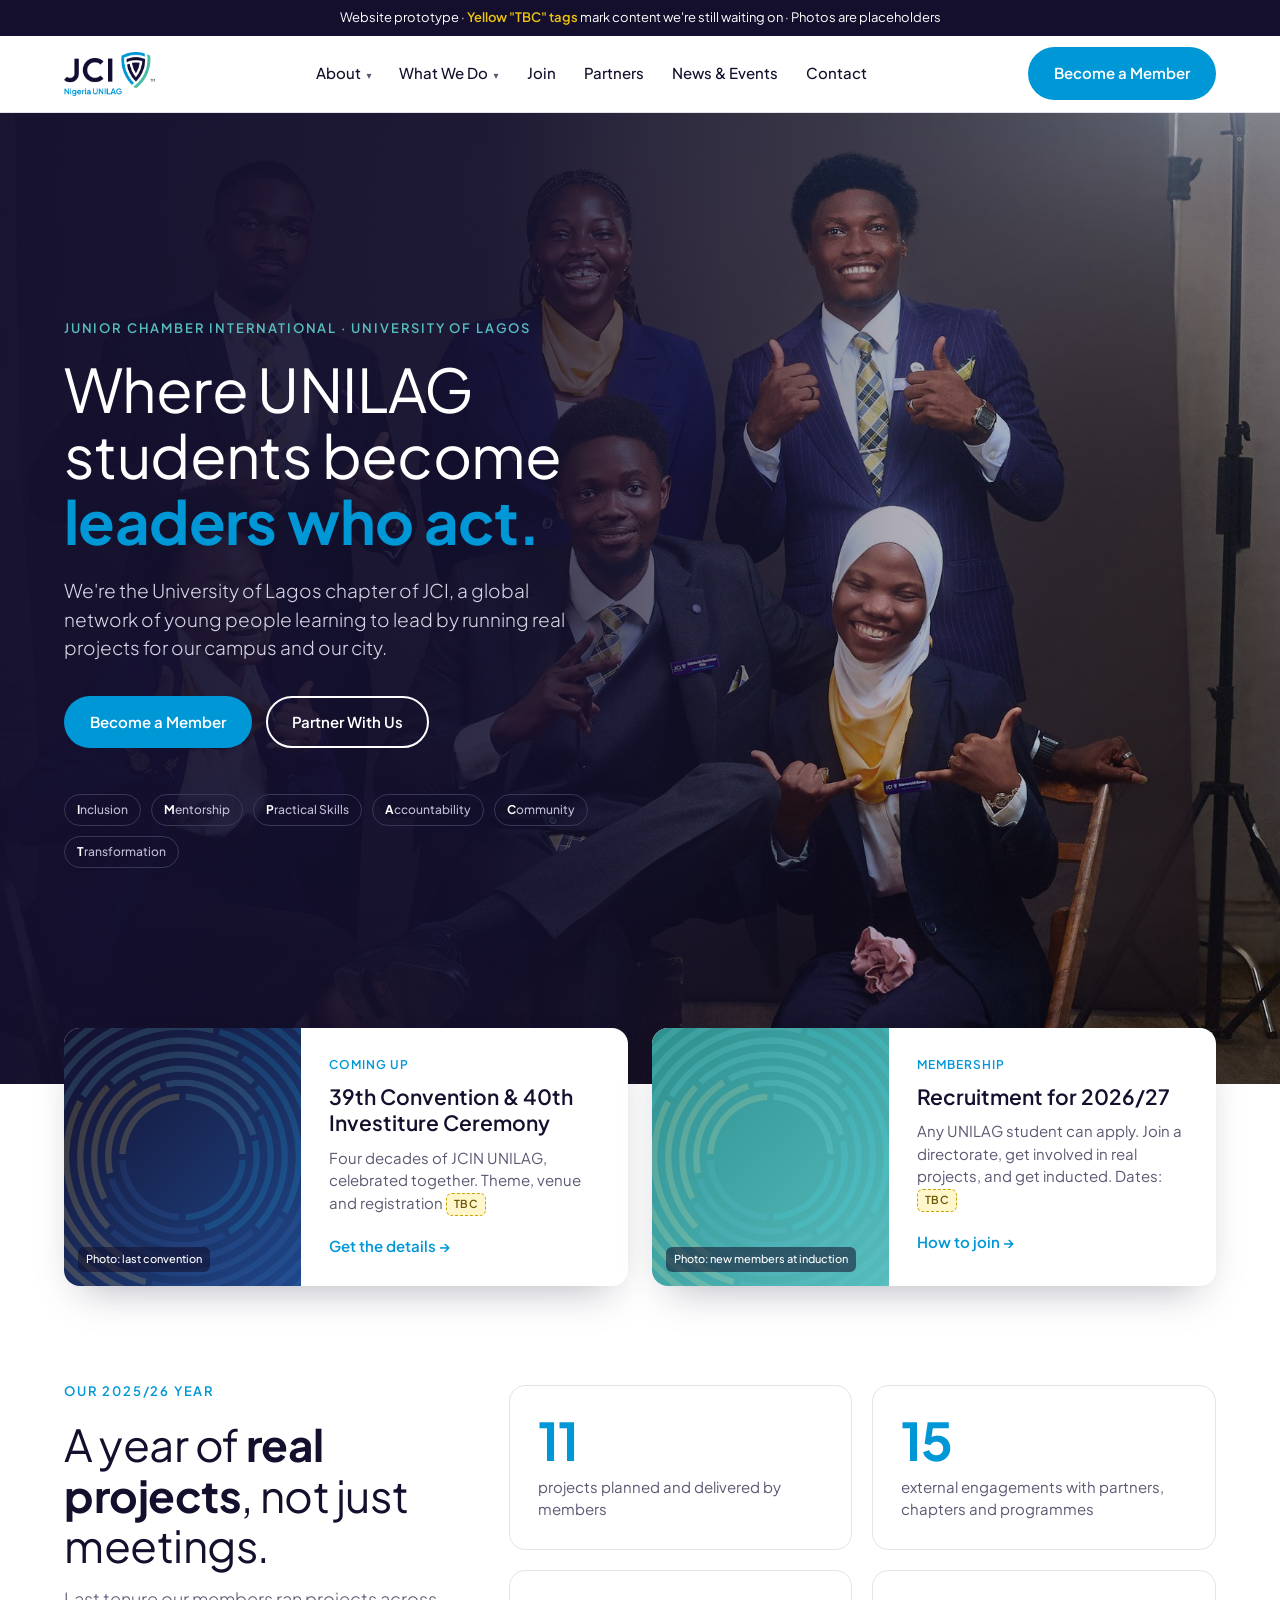
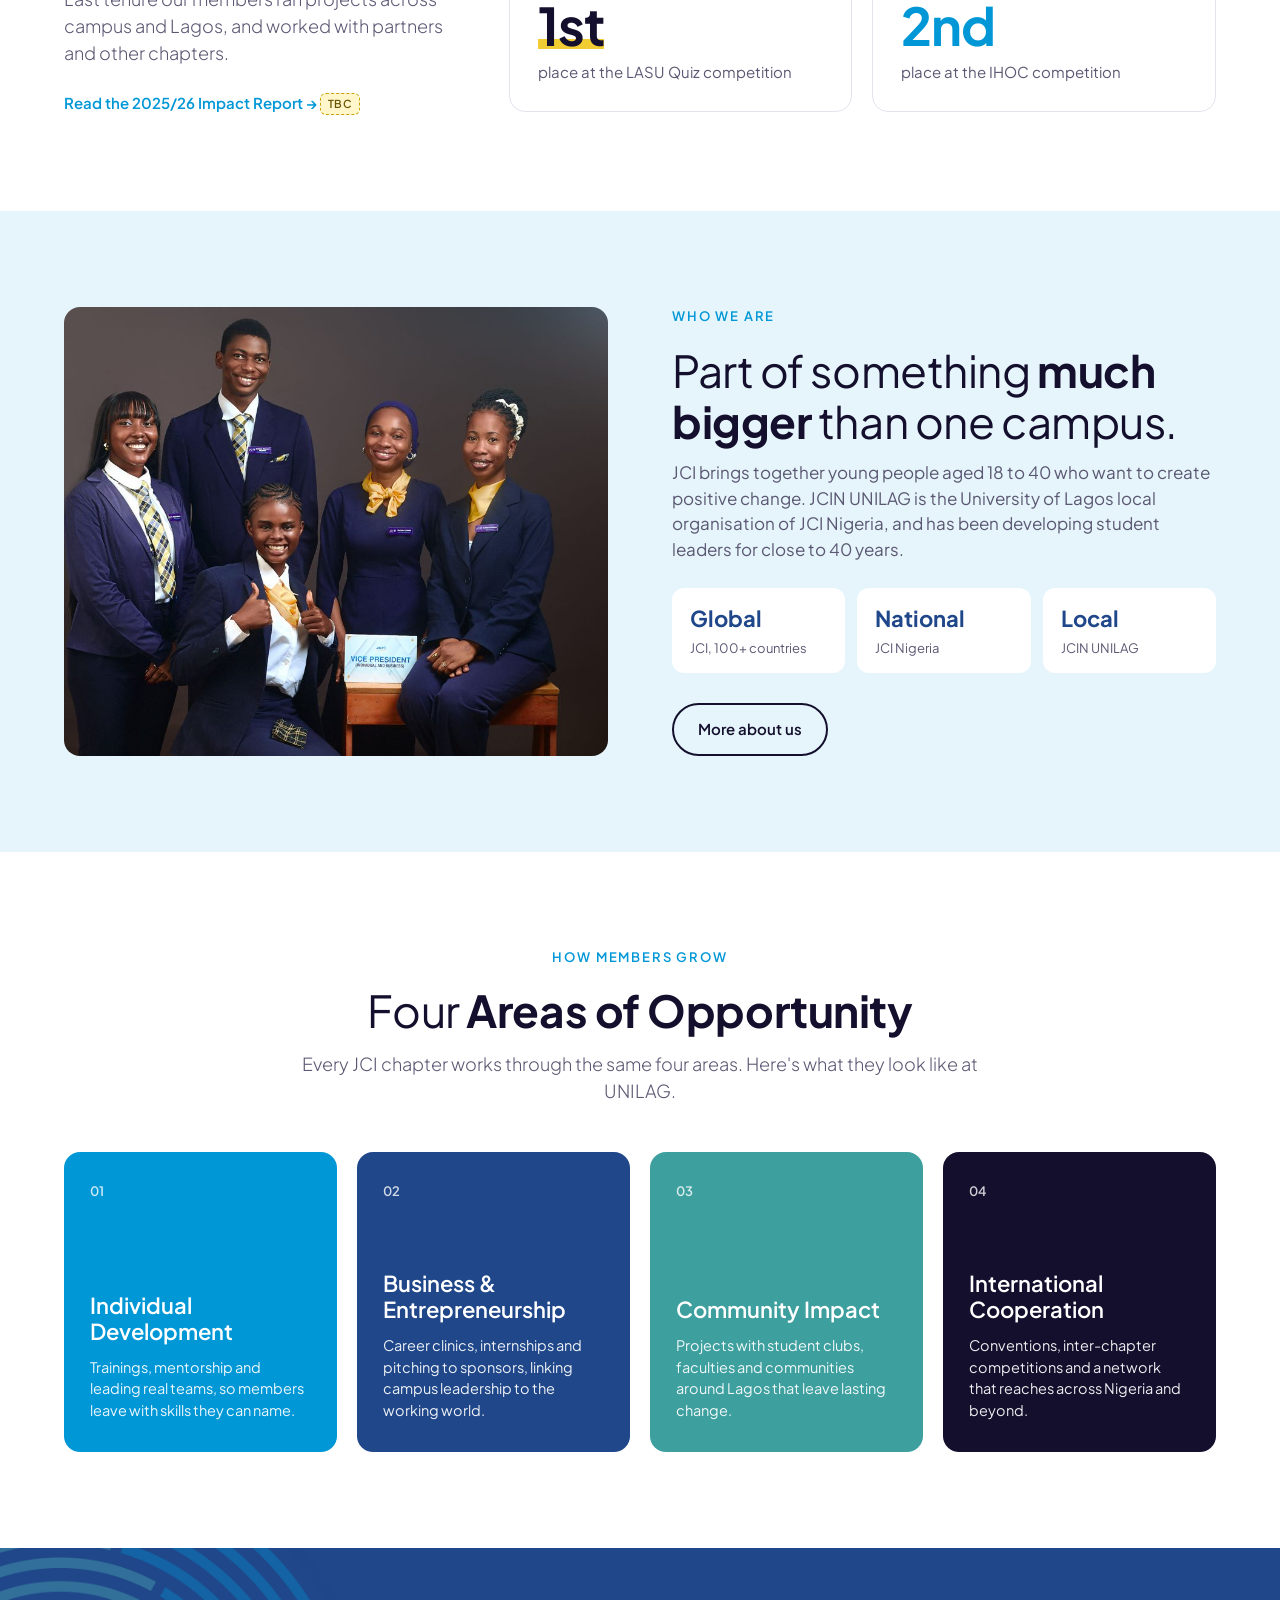
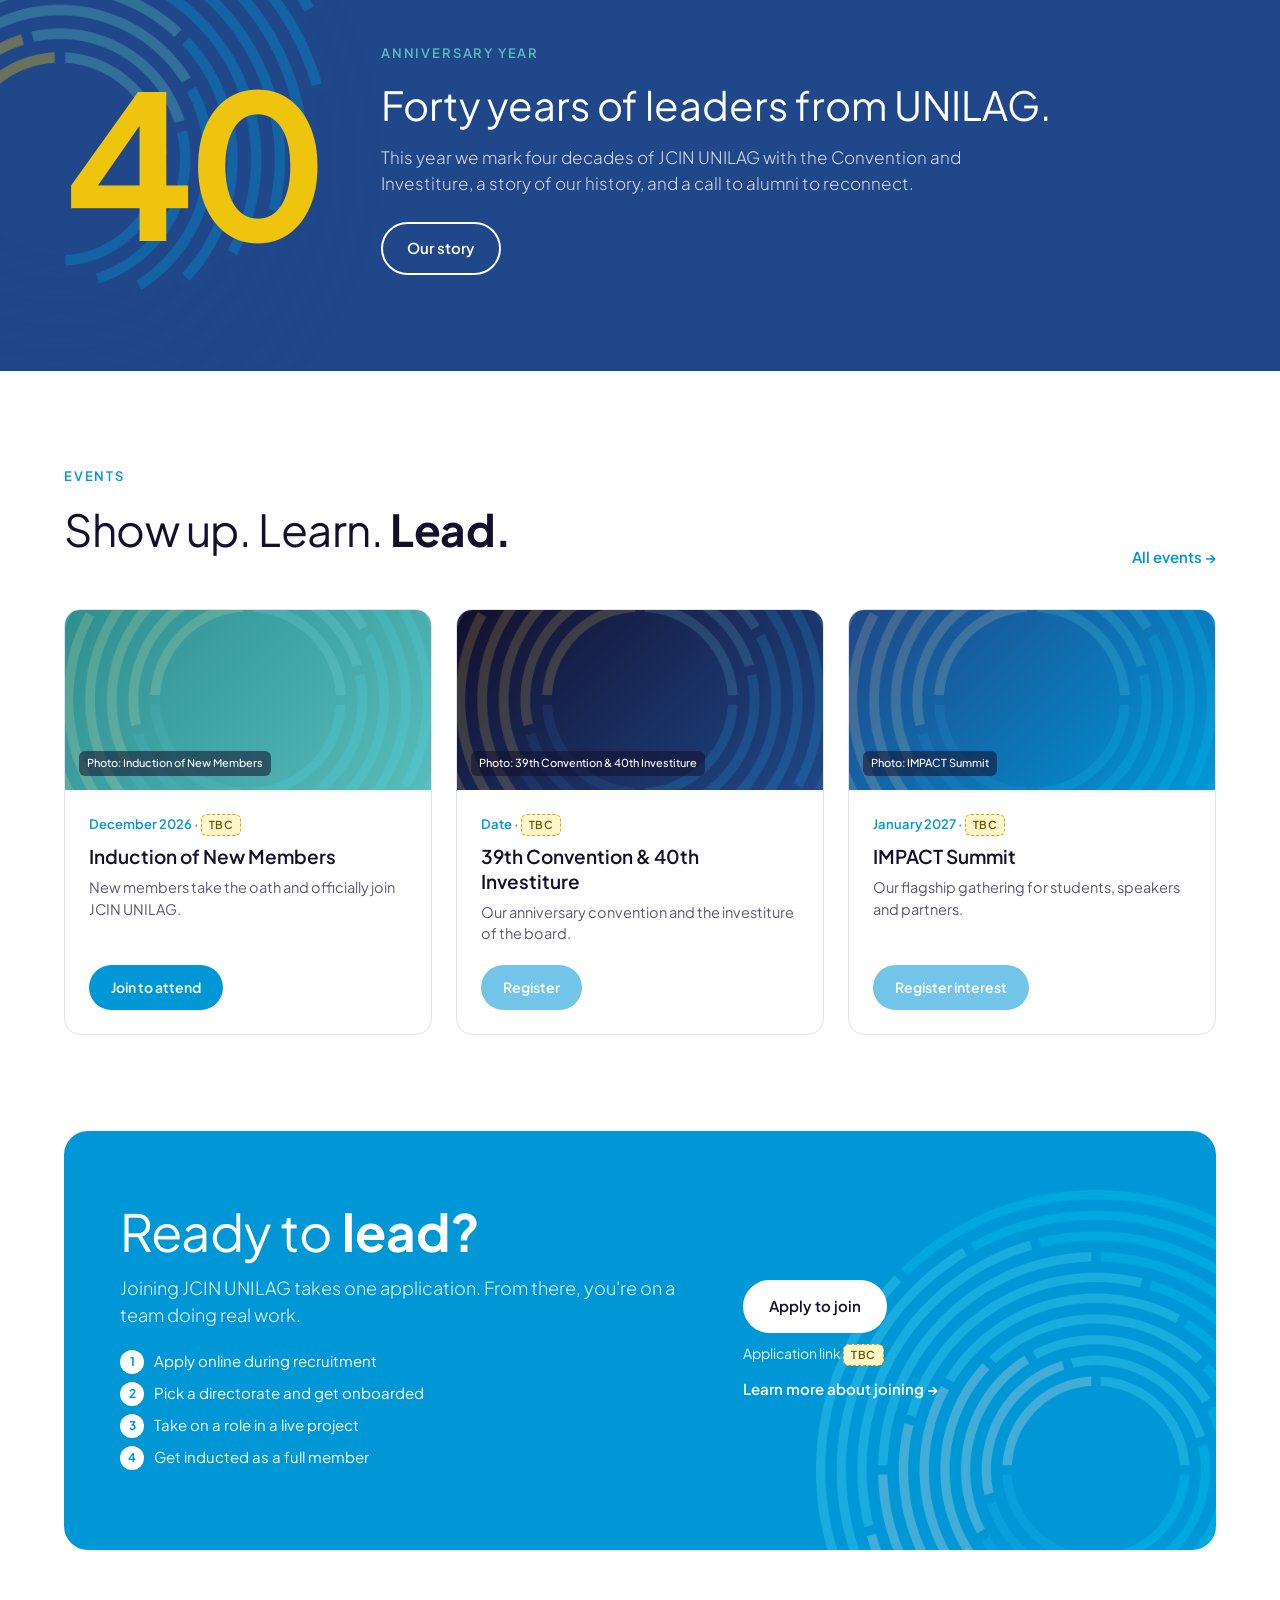
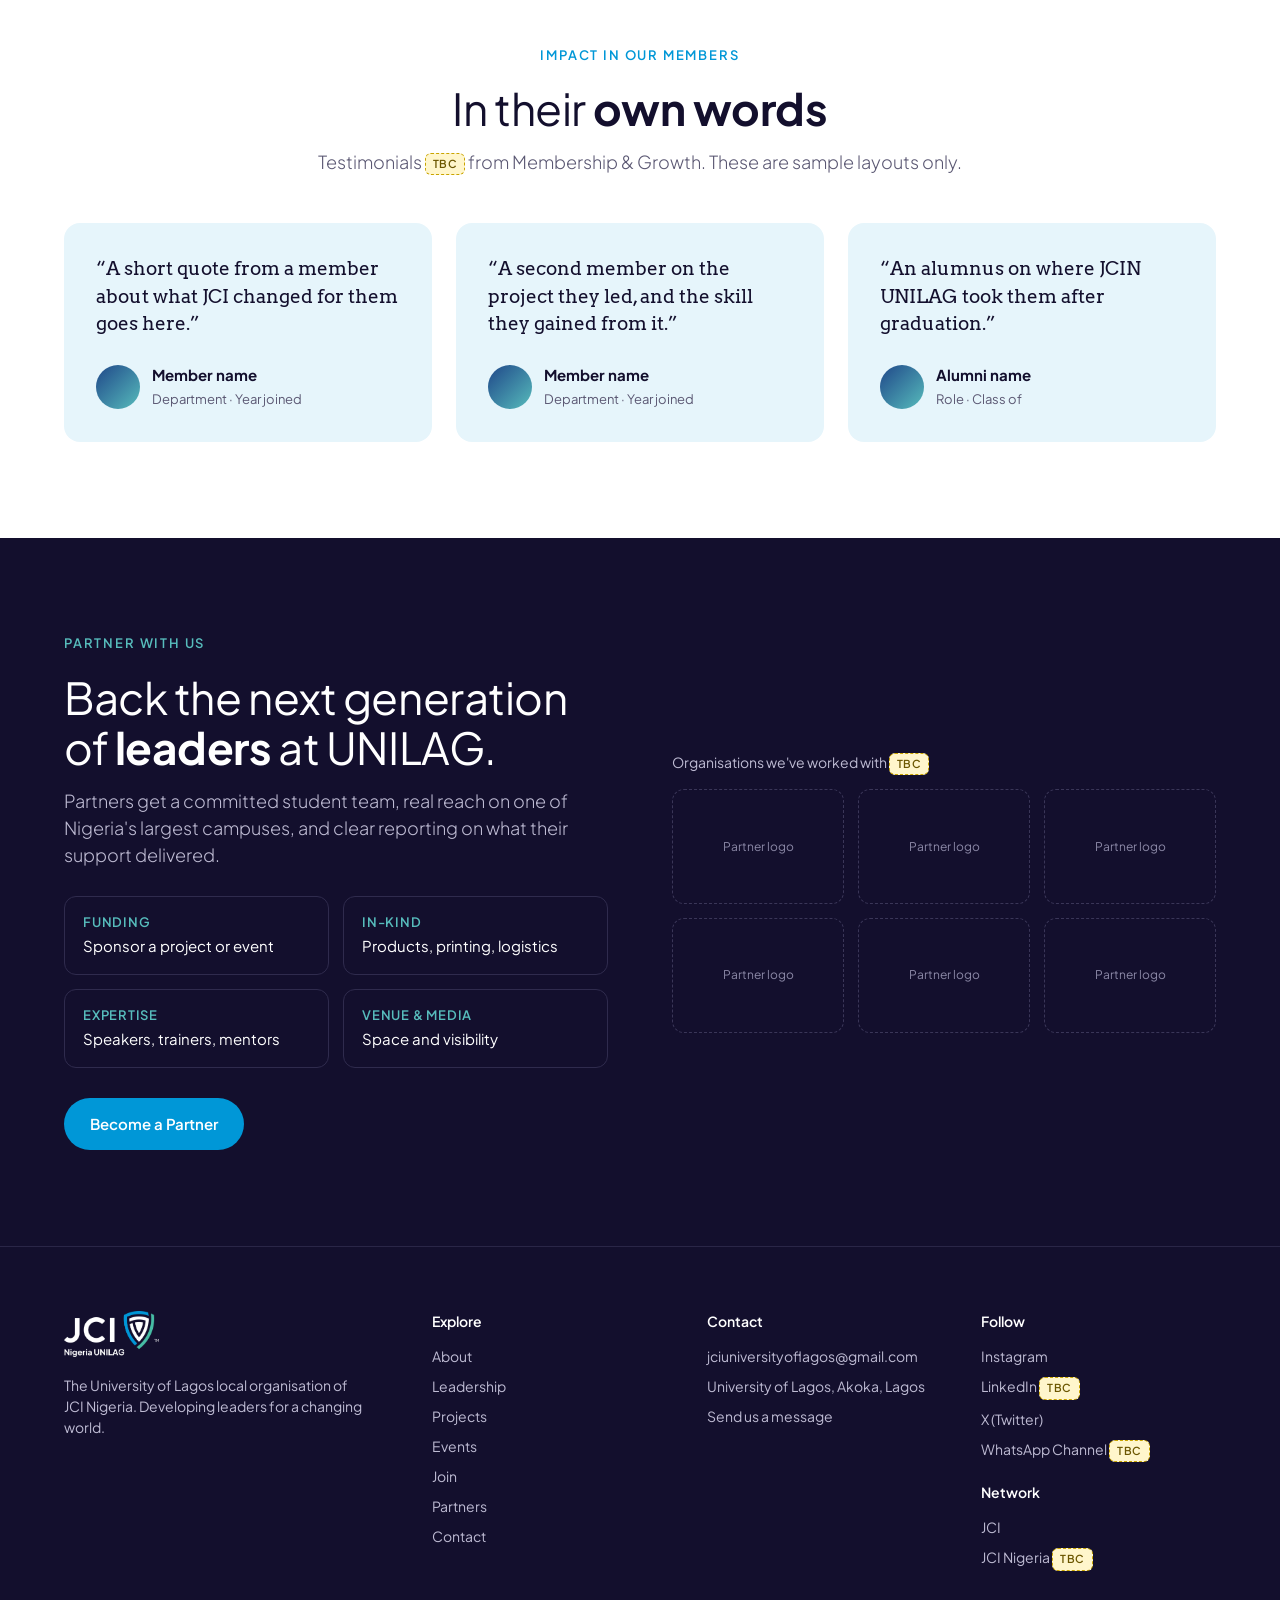
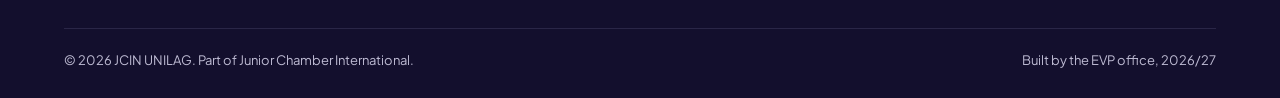
==== index.html @ 92d78161 "Initial website: 8 pages, board, projects, content file Co-Authored-By: Claude Opus 5.5 <noreply@ant" ====
<!DOCTYPE html>
<html lang="en">
<head>
<meta charset="utf-8">
<meta name="viewport" content="width=device-width, initial-scale=1">
<title>JCIN UNILAG | Junior Chamber International, University of Lagos</title>
<meta name="description" content="JCIN UNILAG is the University of Lagos local organisation of JCI Nigeria, developing student leaders through real projects on campus and across Lagos.">
<link rel="preconnect" href="https://fonts.googleapis.com">
<link rel="preconnect" href="https://fonts.gstatic.com" crossorigin>
<link href="https://fonts.googleapis.com/css2?family=Plus+Jakarta+Sans:wght@300;400;500;600;700&family=Arvo&display=swap" rel="stylesheet">
<link rel="stylesheet" href="assets/styles.css">
</head>
<body data-page="home">

<div class="proto">Website prototype · <b>Yellow "TBC" tags</b> mark content we're still waiting on · Photos are placeholders</div>
<header id="site-header"></header>

<main>

<section class="hero has-photo" style="background-image:url(assets/photos/hero-board.jpg)">
  <div class="wrap">
    <div class="inner">
      <div class="eyebrow">Junior Chamber International · University of Lagos</div>
      <h1>Where UNILAG students become <strong>leaders who act.</strong></h1>
      <p class="lead">We're the University of Lagos chapter of JCI, a global network of young people learning to lead by running real projects for our campus and our city.</p>
      <div class="ctas">
        <a href="join.html" class="btn btn-blue">Become a Member</a>
        <a href="partner.html" class="btn btn-outline">Partner With Us</a>
      </div>
      <div class="impact-word" aria-label="2026/27 IMPACT agenda">
        <span><b>I</b>nclusion</span><span><b>M</b>entorship</span><span><b>P</b>ractical Skills</span><span><b>A</b>ccountability</span><span><b>C</b>ommunity</span><span><b>T</b>ransformation</span>
      </div>
    </div>
  </div>
</section>

<section class="featured">
  <div class="wrap feat-grid">
    <article class="feat">
      <div class="ph dark"><small>Photo: last convention</small></div>
      <div class="body">
        <div class="tag">Coming up</div>
        <h3>39th Convention &amp; 40th Investiture Ceremony</h3>
        <p>Four decades of JCIN UNILAG, celebrated together. Theme, venue and registration <span class="tbc">TBC</span></p>
        <a href="events.html" class="link">Get the details →</a>
      </div>
    </article>
    <article class="feat">
      <div class="ph teal"><small>Photo: new members at induction</small></div>
      <div class="body">
        <div class="tag">Membership</div>
        <h3>Recruitment for 2026/27</h3>
        <p>Any UNILAG student can apply. Join a directorate, get involved in real projects, and get inducted. Dates: <span data-render="recruitWindow"></span></p>
        <a href="join.html" class="link">How to join →</a>
      </div>
    </article>
  </div>
</section>

<section id="impact">
  <div class="wrap stats-band">
    <div class="sec-head" style="margin:0">
      <div class="eyebrow" style="color:var(--blue)">Our <span data-render="statsYear"></span> year</div>
      <h2>A year of <strong>real projects</strong>, not just meetings.</h2>
      <p>Last tenure our members ran projects across campus and Lagos, and worked with partners and other chapters.</p>
      <p style="margin-top:22px" data-render="impactReport"></p>
    </div>
    <div class="stats" data-render="stats"></div>
  </div>
</section>

<section class="about">
  <div class="wrap about-grid">
    <img class="about-photo" src="assets/photos/about-members.jpg" alt="JCIN UNILAG board members at the 2026/27 photo shoot">
    <div>
      <div class="eyebrow" style="color:var(--blue)">Who we are</div>
      <div class="sec-head" style="margin-bottom:0">
        <h2>Part of something <strong>much bigger</strong> than one campus.</h2>
      </div>
      <p>JCI brings together young people aged 18 to 40 who want to create positive change. JCIN UNILAG is the University of Lagos local organisation of JCI Nigeria, and has been developing student leaders for close to 40 years.</p>
      <div class="levels">
        <div><b>Global</b><span>JCI, 100+ countries</span></div>
        <div><b>National</b><span>JCI Nigeria</span></div>
        <div><b>Local</b><span>JCIN UNILAG</span></div>
      </div>
      <a href="about.html" class="btn btn-ghost">More about us</a>
    </div>
  </div>
</section>

<section>
  <div class="wrap">
    <div class="sec-head center">
      <div class="eyebrow" style="color:var(--blue)">How members grow</div>
      <h2>Four <strong>Areas of Opportunity</strong></h2>
      <p>Every JCI chapter works through the same four areas. Here's what they look like at UNILAG.</p>
    </div>
    <div class="areas">
      <div class="area a1"><div class="n">01</div><h3>Individual Development</h3><p>Trainings, mentorship and leading real teams, so members leave with skills they can name.</p></div>
      <div class="area a2"><div class="n">02</div><h3>Business &amp; Entrepreneurship</h3><p>Career clinics, internships and pitching to sponsors, linking campus leadership to the working world.</p></div>
      <div class="area a3"><div class="n">03</div><h3>Community Impact</h3><p>Projects with student clubs, faculties and communities around Lagos that leave lasting change.</p></div>
      <div class="area a4"><div class="n">04</div><h3>International Cooperation</h3><p>Conventions, inter-chapter competitions and a network that reaches across Nigeria and beyond.</p></div>
    </div>
  </div>
</section>

<section class="anniv" id="anniversary">
  <img class="ripple" src="assets/ripple.png" alt="">
  <div class="wrap anniv-grid">
    <div class="big40">40</div>
    <div>
      <div class="eyebrow">Anniversary year</div>
      <h2>Forty years of leaders from UNILAG.</h2>
      <p>This year we mark four decades of JCIN UNILAG with the Convention and Investiture, a story of our history, and a call to alumni to reconnect.</p>
      <a href="about.html#history" class="btn btn-outline">Our story</a>
    </div>
  </div>
</section>

<section id="events">
  <div class="wrap">
    <div class="events-head">
      <div class="sec-head">
        <div class="eyebrow" style="color:var(--blue)">Events</div>
        <h2>Show up. Learn. <strong>Lead.</strong></h2>
      </div>
      <a href="events.html" class="link">All events →</a>
    </div>
    <div class="ev-grid" data-render="events"></div>
  </div>
</section>

<section style="padding-top:0">
  <div class="wrap">
    <div class="cta">
      <img class="ripple" src="assets/ripple.png" alt="">
      <div>
        <h2>Ready to <strong>lead?</strong></h2>
        <p>Joining JCIN UNILAG takes one application. From there, you're on a team doing real work.</p>
        <ol class="steps">
          <li>Apply online during recruitment</li>
          <li>Pick a directorate and get onboarded</li>
          <li>Take on a role in a live project</li>
          <li>Get inducted as a full member</li>
        </ol>
      </div>
      <div class="ctas">
        <span data-render="applyButton" style="display:flex;flex-direction:column;gap:10px;align-items:flex-start"></span>
        <a href="join.html" style="color:#fff;font-weight:600;font-size:15px">Learn more about joining →</a>
      </div>
    </div>
  </div>
</section>

<section style="padding-top:0">
  <div class="wrap">
    <div class="sec-head center">
      <div class="eyebrow" style="color:var(--blue)">Impact in our members</div>
      <h2>In their <strong>own words</strong></h2>
      <div data-render="testimonialsNote" style="color:var(--grey);font-size:18px;font-weight:300"></div>
    </div>
    <div class="t-grid" data-render="testimonials"></div>
  </div>
</section>

<section class="partner">
  <div class="wrap partner-grid">
    <div>
      <div class="eyebrow">Partner with us</div>
      <div class="sec-head" style="margin-bottom:28px">
        <h2>Back the next generation of <strong>leaders</strong> at UNILAG.</h2>
        <p>Partners get a committed student team, real reach on one of Nigeria's largest campuses, and clear reporting on what their support delivered.</p>
      </div>
      <div class="ways">
        <div><b>Funding</b>Sponsor a project or event</div>
        <div><b>In-kind</b>Products, printing, logistics</div>
        <div><b>Expertise</b>Speakers, trainers, mentors</div>
        <div><b>Venue &amp; media</b>Space and visibility</div>
      </div>
      <a href="partner.html" class="btn btn-blue">Become a Partner</a>
    </div>
    <div>
      <p style="font-size:14px;margin-bottom:14px;color:#BEBBD3" data-render="partnersNote"></p>
      <div class="logos" data-render="partners"></div>
    </div>
  </div>
</section>

</main>

<footer id="site-footer"></footer>
<script src="content/site-data.js"></script>
<script src="assets/site.js"></script>
</body>
</html>
---- assets/styles.css ----
:root{
    --blue:#0097D7; --black:#130F2D; --white:#FFFFFF;
    --navy:#1F4789; --teal:#57BCBC; --yellow:#EFC40F;
    --blue-25:#BFE5F5; --blue-10:#E6F5FB; --grey:#5B5873; --line:#E4E3EC;
    --radius:16px; --max:1200px;
  }
  *{box-sizing:border-box;margin:0;padding:0}
  html{scroll-behavior:smooth}
  body{font-family:"Plus Jakarta Sans",system-ui,sans-serif;color:var(--black);background:var(--white);line-height:1.5;font-size:16px;-webkit-font-smoothing:antialiased}
  img{max-width:100%;display:block}
  a{color:inherit;text-decoration:none}
  .wrap{max-width:var(--max);margin:0 auto;padding:0 24px}
  .tbc{display:inline-block;font-size:11px;font-weight:600;letter-spacing:.04em;text-transform:uppercase;background:#FFF6CC;color:#6B5600;border:1px dashed #C9A400;border-radius:6px;padding:2px 7px;vertical-align:middle}

  /* prototype note */
  .proto{background:var(--black);color:#fff;font-size:13px;text-align:center;padding:8px 16px}
  .proto b{color:var(--yellow);font-weight:600}

  /* header */
  header{position:sticky;top:0;z-index:50;background:rgba(255,255,255,.96);backdrop-filter:blur(8px);border-bottom:1px solid var(--line)}
  .nav{display:flex;align-items:center;justify-content:space-between;height:76px}
  .nav .logo img{height:44px;width:auto}
  .nav ul{display:flex;gap:28px;list-style:none;font-size:15px;font-weight:500}
  .nav ul a:hover{color:var(--blue)}
  .btn{display:inline-flex;align-items:center;gap:8px;font-weight:600;font-size:15px;padding:13px 24px;border-radius:999px;transition:transform .15s, background .15s;border:2px solid transparent;cursor:pointer;font-family:inherit}
  .btn:hover{transform:translateY(-1px)}
  .btn-blue{background:var(--blue);color:#fff}
  .btn-blue:hover{background:#0086BF}
  .btn-outline{border-color:#fff;color:#fff}
  .btn-outline:hover{background:#fff;color:var(--black)}
  .btn-dark{background:var(--black);color:#fff}
  .btn-ghost{border-color:var(--black);color:var(--black)}
  .btn-ghost:hover{background:var(--black);color:#fff}
  .menu-btn{display:none;background:none;border:0;font-size:26px;cursor:pointer;color:var(--black)}

  /* hero */
  .hero{position:relative;overflow:hidden;background:var(--black);color:#fff}
  .hero .ripple{position:absolute;right:-220px;top:50%;transform:translateY(-50%);width:820px;opacity:.9;pointer-events:none}
  .hero .inner{position:relative;padding:110px 0 120px;max-width:640px}
  .eyebrow{font-size:13px;font-weight:600;letter-spacing:.14em;text-transform:uppercase;color:var(--teal);margin-bottom:18px}
  .hero h1{font-size:clamp(38px,5.4vw,60px);font-weight:400;line-height:1.1;letter-spacing:-.01em;margin-bottom:22px}
  .hero h1 strong{font-weight:700;color:var(--blue)}
  .hero p.lead{font-size:19px;font-weight:300;color:#D8D6E6;margin-bottom:34px;max-width:540px}
  .hero .ctas{display:flex;gap:14px;flex-wrap:wrap}
  .impact-word{margin-top:46px;display:flex;gap:10px;flex-wrap:wrap}
  .impact-word span{font-size:12px;font-weight:500;color:#BEBBD3;border:1px solid #3A3658;border-radius:999px;padding:6px 12px}
  .impact-word span b{color:#fff;font-weight:700}

  /* sections */
  section{padding:96px 0}
  .sec-head{max-width:720px;margin-bottom:48px}
  .sec-head h2{font-size:clamp(30px,3.6vw,44px);font-weight:400;line-height:1.15;margin-bottom:14px;letter-spacing:-.01em}
  .sec-head h2 strong{font-weight:700}
  .sec-head p{font-size:18px;color:var(--grey);font-weight:300}
  .center{text-align:center;margin-left:auto;margin-right:auto}

  /* featured cards */
  .featured{padding:0;margin-top:-56px;position:relative;z-index:2}
  .feat-grid{display:grid;grid-template-columns:1fr 1fr;gap:24px}
  .feat{background:#fff;border-radius:var(--radius);overflow:hidden;box-shadow:0 18px 40px -18px rgba(19,15,45,.35);display:grid;grid-template-columns:42% 1fr}
  .feat .ph{min-height:220px}
  .feat .body{padding:28px}
  .feat .tag{font-size:12px;font-weight:600;color:var(--blue);text-transform:uppercase;letter-spacing:.08em;margin-bottom:10px}
  .feat h3{font-size:21px;font-weight:600;line-height:1.25;margin-bottom:10px}
  .feat p{font-size:15px;color:var(--grey);margin-bottom:18px}
  .link{font-weight:600;color:var(--blue);font-size:15px}
  .link:hover{text-decoration:underline}

  /* photo placeholder */
  .ph{position:relative;background:linear-gradient(135deg,var(--navy),var(--blue));display:flex;align-items:flex-end;padding:14px;overflow:hidden}
  .ph::after{content:"";position:absolute;inset:0;background:url(ripple.png) center/160% no-repeat;opacity:.18;mix-blend-mode:screen}
  .ph small{position:relative;z-index:1;font-size:11px;font-weight:500;color:#fff;background:rgba(19,15,45,.55);padding:4px 8px;border-radius:6px}
  .ph.teal{background:linear-gradient(135deg,#2E8F8F,var(--teal))}
  .ph.dark{background:linear-gradient(135deg,var(--black),var(--navy))}

  /* stats */
  .stats-band{display:grid;grid-template-columns:1.1fr 2fr;gap:56px;align-items:center}
  .stats{display:grid;grid-template-columns:repeat(2,1fr);gap:20px}
  .stat{border:1px solid var(--line);border-radius:var(--radius);padding:28px}
  .stat .num{font-size:52px;font-weight:700;line-height:1;color:var(--blue);margin-bottom:10px;letter-spacing:-.02em}
  .stat .num.y{color:var(--black);position:relative;display:inline-block}
  .stat .num.y::after{content:"";position:absolute;left:0;right:0;bottom:2px;height:10px;background:var(--yellow);z-index:-1;opacity:.85}
  .stat p{font-size:15px;color:var(--grey)}

  /* about */
  .about{background:var(--blue-10)}
  .about-grid{display:grid;grid-template-columns:1fr 1fr;gap:64px;align-items:center}
  .about .ph{min-height:420px;border-radius:var(--radius)}
  .about p{color:var(--grey);font-size:17px;margin-bottom:18px}
  .levels{display:flex;gap:12px;margin:26px 0 30px;flex-wrap:wrap}
  .levels div{background:#fff;border-radius:12px;padding:14px 18px;flex:1;min-width:140px}
  .levels b{display:block;font-size:22px;color:var(--navy)}
  .levels span{font-size:13px;color:var(--grey)}

  /* areas */
  .areas{display:grid;grid-template-columns:repeat(4,1fr);gap:20px}
  .area{border-radius:var(--radius);padding:30px 26px;color:#fff;min-height:300px;display:flex;flex-direction:column;position:relative;overflow:hidden}
  .area .n{font-size:13px;font-weight:600;opacity:.8;margin-bottom:auto}
  .area h3{font-size:22px;font-weight:600;line-height:1.2;margin:40px 0 12px}
  .area p{font-size:14.5px;opacity:.92}
  .a1{background:var(--blue)} .a2{background:var(--navy)} .a3{background:#3E9F9F} .a4{background:var(--black)}

  /* anniversary feature */
  .anniv{background:var(--navy);color:#fff;position:relative;overflow:hidden}
  .anniv .ripple{position:absolute;left:-260px;top:50%;transform:translateY(-50%);width:640px;opacity:.35}
  .anniv-grid{position:relative;display:grid;grid-template-columns:auto 1fr;gap:60px;align-items:center}
  .big40{font-size:clamp(120px,16vw,200px);font-weight:700;line-height:.85;color:var(--yellow);letter-spacing:-.04em}
  .anniv h2{font-size:clamp(28px,3.2vw,40px);font-weight:400;line-height:1.2;margin-bottom:16px}
  .anniv p{color:#D3DCEE;font-size:17px;font-weight:300;margin-bottom:26px;max-width:600px}

  /* events */
  .events-head{display:flex;justify-content:space-between;align-items:flex-end;gap:24px;margin-bottom:40px;flex-wrap:wrap}
  .events-head .sec-head{margin:0}
  .ev-grid{display:grid;grid-template-columns:repeat(3,1fr);gap:24px}
  .ev{border:1px solid var(--line);border-radius:var(--radius);overflow:hidden;display:flex;flex-direction:column}
  .ev .ph{height:180px}
  .ev .body{padding:24px;display:flex;flex-direction:column;flex:1}
  .ev .date{font-size:13px;font-weight:600;color:var(--blue);margin-bottom:8px}
  .ev h3{font-size:19px;font-weight:600;line-height:1.3;margin-bottom:8px}
  .ev p{font-size:14.5px;color:var(--grey);margin-bottom:20px;flex:1}
  .ev .btn{align-self:flex-start;padding:10px 20px;font-size:14px}

  /* CTA */
  .cta{background:var(--blue);color:#fff;border-radius:24px;padding:72px 56px;position:relative;overflow:hidden;display:grid;grid-template-columns:1.4fr 1fr;align-items:center;gap:40px}
  .cta .ripple{position:absolute;right:-160px;bottom:-200px;width:560px;opacity:.28;mix-blend-mode:screen}
  .cta h2{font-size:clamp(34px,4vw,52px);font-weight:400;line-height:1.1;margin-bottom:14px;position:relative}
  .cta h2 strong{font-weight:700}
  .cta p{font-size:18px;font-weight:300;color:#E7F6FD;position:relative}
  .cta .ctas{position:relative;display:flex;flex-direction:column;gap:12px;align-items:flex-start}
  .cta .btn-white{background:#fff;color:var(--black)}
  .steps{list-style:none;counter-reset:s;margin-top:22px;position:relative}
  .steps li{counter-increment:s;font-size:15px;margin-bottom:8px;display:flex;gap:10px;align-items:center}
  .steps li::before{content:counter(s);width:24px;height:24px;border-radius:50%;background:#fff;color:var(--blue);font-weight:700;font-size:12px;display:grid;place-items:center;flex:none}

  /* testimonials */
  .t-grid{display:grid;grid-template-columns:repeat(3,1fr);gap:24px}
  .t{background:var(--blue-10);border-radius:var(--radius);padding:32px;display:flex;flex-direction:column}
  .t q{font-family:"Arvo",serif;font-size:19px;line-height:1.45;quotes:"“" "”";margin-bottom:26px;flex:1}
  .t .who{display:flex;gap:12px;align-items:center}
  .t .av{width:44px;height:44px;border-radius:50%;background:linear-gradient(135deg,var(--navy),var(--teal));flex:none}
  .t .who b{display:block;font-size:15px}
  .t .who span{font-size:13px;color:var(--grey)}

  /* partners */
  .partner{background:var(--black);color:#fff}
  .partner-grid{display:grid;grid-template-columns:1fr 1fr;gap:64px;align-items:center}
  .partner .sec-head p{color:#BEBBD3}
  .ways{display:grid;grid-template-columns:1fr 1fr;gap:14px;margin:6px 0 30px}
  .ways div{border:1px solid #2F2B4D;border-radius:12px;padding:16px 18px;font-size:15px}
  .ways div b{display:block;color:var(--teal);font-size:13px;font-weight:600;margin-bottom:3px;text-transform:uppercase;letter-spacing:.06em}
  .logos{display:grid;grid-template-columns:repeat(3,1fr);gap:14px}
  .logos div{aspect-ratio:3/2;border:1px dashed #3A3658;border-radius:12px;display:grid;place-items:center;font-size:12px;color:#8B88A6;text-align:center;padding:8px}

  /* footer */
  footer{background:var(--black);color:#BEBBD3;border-top:1px solid #2A2647;padding:64px 0 28px;font-size:14px}
  .f-grid{display:grid;grid-template-columns:1.4fr 1fr 1fr 1fr;gap:40px;margin-bottom:48px}
  footer .flogo{height:46px;width:auto;margin-bottom:18px}
  footer h4{color:#fff;font-size:14px;font-weight:600;margin-bottom:14px}
  footer ul{list-style:none}
  footer li{margin-bottom:9px}
  footer a:hover{color:#fff}
  .f-bottom{border-top:1px solid #2A2647;padding-top:22px;display:flex;justify-content:space-between;gap:16px;flex-wrap:wrap;font-size:13px}

  /* responsive */
  @media (max-width:1000px){
    .nav ul,.nav .btn{display:none}
    .menu-btn{display:block}
    .nav.open ul{display:flex;flex-direction:column;position:absolute;top:76px;left:0;right:0;background:#fff;padding:20px 24px;gap:16px;border-bottom:1px solid var(--line)}
    .feat-grid,.stats-band,.about-grid,.partner-grid,.cta{grid-template-columns:1fr}
    .areas{grid-template-columns:1fr 1fr}
    .ev-grid,.t-grid{grid-template-columns:1fr}
    .anniv-grid{grid-template-columns:1fr;gap:20px}
    .f-grid{grid-template-columns:1fr 1fr}
    .hero .ripple{opacity:.35;right:-320px}
  }
  @media (max-width:620px){
    section{padding:72px 0}
    .feat{grid-template-columns:1fr}
    .areas,.stats,.ways{grid-template-columns:1fr}
    .cta{padding:48px 28px}
    .f-grid{grid-template-columns:1fr}
  }

/* ===== Shared additions for inner pages ===== */
.nav ul a.active{color:var(--blue);font-weight:600}
.page-hero{position:relative;overflow:hidden;background:var(--black);color:#fff;padding:96px 0 88px}
.page-hero .ripple{position:absolute;right:-260px;top:50%;transform:translateY(-50%);width:680px;opacity:.55;pointer-events:none}
.page-hero .inner{position:relative;max-width:700px}
.page-hero h1{font-size:clamp(36px,4.8vw,56px);font-weight:400;line-height:1.1;margin-bottom:18px;letter-spacing:-.01em}
.page-hero h1 strong{font-weight:700;color:var(--blue)}
.page-hero p{font-size:19px;font-weight:300;color:#D8D6E6;max-width:580px}
.page-hero .ctas{display:flex;gap:14px;flex-wrap:wrap;margin-top:30px}
.crumb{font-size:13px;color:#8B88A6;margin-bottom:18px}
.crumb a:hover{color:#fff}

.two{display:grid;grid-template-columns:1fr 1fr;gap:64px;align-items:start}
.prose p{font-size:17px;color:var(--grey);margin-bottom:16px}
.prose h3{font-size:22px;font-weight:600;margin:28px 0 10px}
.prose ul{margin:0 0 16px 20px;color:var(--grey);font-size:16.5px}
.prose li{margin-bottom:8px}
.alt{background:var(--blue-10)}

.mv{display:grid;grid-template-columns:1fr 1fr;gap:24px}
.mv div{border-radius:var(--radius);padding:36px;color:#fff}
.mv .m{background:var(--blue)} .mv .v{background:var(--navy)}
.mv span{font-size:13px;font-weight:600;letter-spacing:.12em;text-transform:uppercase;opacity:.8}
.mv p{font-size:24px;font-weight:400;line-height:1.35;margin-top:12px}

.creed{background:var(--black);color:#fff;border-radius:24px;padding:64px;position:relative;overflow:hidden}
.creed .ripple{position:absolute;right:-200px;bottom:-220px;width:560px;opacity:.25}
.creed h2{font-size:14px;font-weight:600;letter-spacing:.14em;text-transform:uppercase;color:var(--teal);margin-bottom:24px;position:relative}
.creed blockquote{font-family:"Arvo",serif;font-size:clamp(19px,2vw,24px);line-height:1.6;position:relative;max-width:820px}
.creed blockquote p{margin-bottom:6px}

.purposes{list-style:none;counter-reset:p;display:grid;grid-template-columns:repeat(auto-fit,minmax(210px,1fr));gap:18px}
.purposes li{counter-increment:p;border:1px solid var(--line);border-radius:var(--radius);padding:24px;font-size:15.5px;color:var(--grey);background:#fff}
.purposes li::before{content:"0" counter(p);display:block;font-size:28px;font-weight:700;color:var(--blue);margin-bottom:10px}

.timeline{border-left:2px solid var(--blue-25);margin-left:8px;padding-left:28px}
.timeline .item{position:relative;margin-bottom:26px}
.timeline .item::before{content:"";position:absolute;left:-36px;top:5px;width:14px;height:14px;border-radius:50%;background:var(--blue);border:3px solid #fff;box-shadow:0 0 0 2px var(--blue)}
.timeline b{display:block;font-size:15px;color:var(--blue)}
.timeline span{font-size:15.5px;color:var(--grey)}

.cards{display:grid;grid-template-columns:repeat(3,1fr);gap:22px}
.card{border:1px solid var(--line);border-radius:var(--radius);padding:28px;background:#fff}
.card .ic{width:44px;height:44px;border-radius:12px;display:grid;place-items:center;font-weight:700;color:#fff;margin-bottom:18px;font-size:18px}
.card h3{font-size:19px;font-weight:600;margin-bottom:8px;line-height:1.3}
.card p{font-size:15px;color:var(--grey)}

.big-steps{display:grid;grid-template-columns:repeat(4,1fr);gap:20px;counter-reset:bs}
.big-steps div{counter-increment:bs;padding:28px 24px;border-radius:var(--radius);background:#fff;border:1px solid var(--line)}
.big-steps div::before{content:counter(bs);display:grid;place-items:center;width:40px;height:40px;border-radius:50%;background:var(--blue);color:#fff;font-weight:700;margin-bottom:16px}
.big-steps h3{font-size:18px;font-weight:600;margin-bottom:6px}
.big-steps p{font-size:14.5px;color:var(--grey)}

.notice{display:flex;gap:16px;align-items:center;justify-content:space-between;flex-wrap:wrap;border-radius:var(--radius);padding:24px 28px;background:#fff;border:1px solid var(--line);border-left:6px solid var(--yellow)}
.notice b{font-size:18px}
.notice p{color:var(--grey);font-size:15px}

.faq details{border-bottom:1px solid var(--line);padding:20px 0}
.faq summary{font-size:17.5px;font-weight:600;cursor:pointer;list-style:none;display:flex;justify-content:space-between;gap:20px}
.faq summary::after{content:"+";color:var(--blue);font-size:24px;line-height:1}
.faq details[open] summary::after{content:"–"}
.faq details p{color:var(--grey);margin-top:10px;font-size:16px;max-width:760px}

.form{background:#fff;border:1px solid var(--line);border-radius:var(--radius);padding:36px;box-shadow:0 18px 40px -24px rgba(19,15,45,.25)}
.form h3{font-size:22px;font-weight:600;margin-bottom:6px}
.form .sub{color:var(--grey);font-size:15px;margin-bottom:24px}
.form .row{display:grid;grid-template-columns:1fr 1fr;gap:16px}
.form label{display:block;font-size:14px;font-weight:600;margin-bottom:16px}
.form input,.form select,.form textarea{display:block;width:100%;margin-top:6px;font:inherit;font-weight:400;font-size:15px;padding:12px 14px;border:1.5px solid var(--line);border-radius:10px;background:#fff;color:var(--black)}
.form input:focus,.form select:focus,.form textarea:focus{outline:none;border-color:var(--blue);box-shadow:0 0 0 3px var(--blue-25)}
.form textarea{min-height:130px;resize:vertical}
.form .consent{display:flex;gap:10px;align-items:flex-start;font-weight:400;font-size:13.5px;color:var(--grey)}
.form .consent input{width:auto;margin-top:3px}
.form-status{margin-top:14px;font-size:14.5px;padding:12px 14px;border-radius:10px;display:none}
.form-status.show{display:block}
.form-status.ok{background:#E3F6EE;color:#0F5B3A}
.form-status.warn{background:#FFF6CC;color:#6B5600}
.form-status.err{background:#FDE7E7;color:#8A1C1C}

.contact-list{list-style:none}
.contact-list li{display:flex;gap:16px;padding:18px 0;border-bottom:1px solid var(--line)}
.contact-list li .k{width:110px;flex:none;font-size:13px;font-weight:600;text-transform:uppercase;letter-spacing:.08em;color:var(--blue);padding-top:2px}
.contact-list li .v{font-size:16px}
.route{display:grid;gap:14px;margin-top:28px}
.route a{display:flex;justify-content:space-between;align-items:center;border:1px solid var(--line);border-radius:12px;padding:18px 20px;font-weight:600}
.route a:hover{border-color:var(--blue);color:var(--blue)}
.route a span{font-weight:400;font-size:14px;color:var(--grey);display:block}

.partner-logo{aspect-ratio:3/2;border:1px solid #2F2B4D;border-radius:12px;display:grid;place-items:center;padding:16px;background:#fff}
.partner-logo img{max-height:60px;width:auto}

@media (max-width:1000px){
  .two,.mv{grid-template-columns:1fr;gap:40px}
  .cards{grid-template-columns:1fr 1fr}
  .big-steps{grid-template-columns:1fr 1fr}
  .creed{padding:44px 28px}
}
@media (max-width:620px){
  .cards,.big-steps,.form .row{grid-template-columns:1fr}
  .form{padding:26px 20px}
  .contact-list li{flex-direction:column;gap:4px}
}
.ph.photo::after{display:none}

/* ===== Leadership page ===== */
.hs{border-radius:50%;object-fit:cover;flex:none;background:var(--blue-10)}
.hs-empty{display:grid;place-items:center;font-weight:600;color:#fff;background:linear-gradient(135deg,var(--navy),var(--blue));letter-spacing:.02em}
.hs.sm{width:44px;height:44px;font-size:14px}
.hs.lg{width:120px;height:120px;font-size:34px;margin:0 auto 18px}
.hs.xl{width:100%;height:auto;aspect-ratio:1;border-radius:24px;font-size:72px}
img.hs.xl{border-radius:24px}

.pres{display:grid;grid-template-columns:360px 1fr;gap:56px;align-items:center}
.pres h2{font-size:clamp(32px,4vw,48px);font-weight:400;line-height:1.1;margin-bottom:8px}
.pres .pres-title{font-size:17px;font-weight:600;color:var(--blue);margin-bottom:18px}
.pres p{font-size:17px;color:var(--grey);margin-bottom:14px;max-width:560px}

/* organogram */
.org{background:var(--blue-10);border-radius:24px;padding:56px 32px;text-align:center}
.org-tier-label{font-size:12px;font-weight:600;letter-spacing:.14em;text-transform:uppercase;color:var(--navy);margin-bottom:16px}
.org-row{display:flex;flex-wrap:wrap;justify-content:center;gap:12px}
.org-line{width:2px;height:36px;background:var(--blue);margin:14px auto;opacity:.5}
.org-node{display:flex;align-items:center;gap:12px;text-align:left;background:#fff;border:1px solid var(--line);border-radius:14px;padding:10px 16px 10px 10px;min-width:220px;max-width:260px;transition:border-color .15s,transform .15s}
.org-node:hover{border-color:var(--blue);transform:translateY(-2px)}
.org-node b{display:block;font-size:14px;font-weight:600;line-height:1.25}
.org-node em{display:block;font-style:normal;font-size:12.5px;color:var(--grey);line-height:1.3;margin-top:2px}
.org-node.top{background:var(--black);color:#fff;border-color:var(--black);padding:14px 22px 14px 14px}
.org-node.top em{color:#BEBBD3}
.org-node.top .hs.sm{width:56px;height:56px}
.org-groups{display:grid;grid-template-columns:2fr 1fr;gap:18px;text-align:left}
.org-group{border-radius:18px;padding:20px;background:#fff;border-top:4px solid var(--blue)}
.org-group.g-pres{border-top-color:var(--navy)}
.org-group.g-tbc{border-top-color:var(--yellow);grid-column:1/-1}
.org-group .org-row{justify-content:flex-start}
.org-group .org-node{background:var(--blue-10);border-color:transparent;min-width:210px}
.org-group-label{font-size:13px;font-weight:600;margin-bottom:14px}
.org-base{display:inline-block;background:#fff;border-radius:14px;padding:14px 22px;margin:6px;border:1px dashed var(--blue-25)}
.org-base b{display:block;font-size:15px}
.org-base span{font-size:13px;color:var(--grey)}

/* board cards */
.bgrid{display:grid;grid-template-columns:repeat(auto-fill,minmax(230px,1fr));gap:22px}
.bcard{border:1px solid var(--line);border-radius:var(--radius);padding:30px 22px;text-align:center;background:#fff;scroll-margin-top:100px;transition:box-shadow .2s}
.bcard:target{box-shadow:0 0 0 3px var(--blue)}
.bcard h3{font-size:17px;font-weight:600;line-height:1.3;margin-bottom:4px}
.btitle{font-size:14px;font-weight:500;color:var(--blue);margin-bottom:10px}
.bbio{font-size:14px;color:var(--grey)}

/* past presidents */
.pp-list{display:grid;grid-template-columns:repeat(auto-fill,minmax(260px,1fr));gap:14px}
.pp{display:flex;gap:16px;align-items:center;border:1px solid var(--line);border-radius:14px;padding:16px 20px;background:#fff}
.pp-year{font-size:20px;font-weight:700;color:var(--blue);min-width:56px}
.pp b{display:block;font-size:15.5px}
.pp span{font-size:13px;color:var(--grey)}

.subnav{display:flex;gap:10px;flex-wrap:wrap;margin-top:28px}
.subnav a{border:1px solid #3A3658;border-radius:999px;padding:8px 16px;font-size:14px;color:#D8D6E6}
.subnav a:hover{background:#fff;color:var(--black)}

@media (max-width:1000px){
  .pres{grid-template-columns:1fr;gap:28px}
  .pres-photo{max-width:280px}
  .org-groups{grid-template-columns:1fr}
}
@media (max-width:620px){
  .org{padding:36px 16px}
  .org-node{min-width:0;width:100%;max-width:none}
}
#executive .bgrid{grid-template-columns:repeat(5,1fr)}
.org-node{min-width:190px}
@media (max-width:1100px){#executive .bgrid{grid-template-columns:repeat(auto-fill,minmax(200px,1fr))}}
.org-tier > .org-row{flex-wrap:nowrap}.org-tier > .org-row .org-node{min-width:0;flex:0 1 210px}@media (max-width:1000px){.org-tier > .org-row{flex-wrap:wrap}}

/* ===== jci.cc-style nav dropdowns ===== */
.nav ul li{position:relative}
.nav .caret{font-size:10px;margin-left:2px;opacity:.7}
.nav .dd{display:none;position:absolute;top:100%;left:-16px;min-width:240px;background:#fff;border:1px solid var(--line);border-radius:14px;box-shadow:0 18px 40px -18px rgba(19,15,45,.3);padding:10px;flex-direction:column;gap:0;list-style:none;z-index:60}
.nav .has-dd:hover .dd,.nav .has-dd:focus-within .dd{display:flex}
.nav .has-dd::after{content:"";position:absolute;left:0;right:0;top:100%;height:14px}
.nav .dd a{display:block;padding:9px 12px;border-radius:8px;font-size:14.5px;font-weight:500}
.nav .dd a:hover{background:var(--blue-10);color:var(--blue)}
.nav ul{align-items:center}
.nav > ul > li > a{display:block;padding:26px 0}
@media (max-width:1000px){
  .nav > ul > li > a{padding:0}
  .nav.open .dd{display:flex;position:static;box-shadow:none;border:0;padding:6px 0 0 12px;min-width:0}
  .nav.open .dd a{padding:6px 0;font-size:14px;color:var(--grey)}
  .nav.open ul{max-height:calc(100vh - 120px);overflow:auto}
}

/* ===== Leadership: hero bar, year tabs, board panel ===== */
.hero-bar{width:96px;height:8px;background:var(--navy);margin:0 0 22px}
.page-hero h1 + .hero-bar{margin-top:-4px}
.year-tabs{display:flex;justify-content:center;gap:10px;flex-wrap:wrap;margin-bottom:24px}
.year-tabs button{font:inherit;font-weight:600;font-size:15px;padding:7px 16px;border:0;border-radius:4px;background:#E2E1E8;color:var(--black);cursor:pointer}
.year-tabs button[aria-selected="true"]{background:var(--blue);color:#fff}
.board-panel{background:#EEF6FC;border:1px solid #D5E7F4;border-radius:12px;padding:44px 40px 52px;text-align:center}
.bp-title{font-size:clamp(26px,3vw,34px);font-weight:700;margin-bottom:22px}
.bp-theme{display:inline-flex;flex-direction:column;align-items:center;gap:6px;margin-bottom:34px}
.bp-theme span{font-size:30px;font-weight:700;letter-spacing:.18em;color:var(--blue);border:2px solid var(--blue);border-radius:10px;padding:4px 18px 4px 24px}
.bp-theme em{font-style:normal;font-size:12.5px;color:var(--grey);max-width:520px}
.bp-empty{color:var(--grey);font-size:16px;padding:20px 0}
.bp-pres{display:flex;justify-content:center;margin-bottom:34px}
.bp-grid{display:grid;grid-template-columns:repeat(5,1fr);gap:34px 20px}
.bd{margin:0;display:flex;flex-direction:column;align-items:center;scroll-margin-top:110px}
.bd:target .portrait{box-shadow:0 0 0 4px var(--blue)}
.portrait{width:150px;aspect-ratio:3/4;height:auto;border-radius:6px;object-fit:cover;background:#fff}
.portrait-empty{display:grid;place-items:center;font-size:40px;font-weight:600;color:#fff;background:linear-gradient(160deg,var(--navy),var(--blue))}
.bd figcaption{margin-top:12px;display:flex;flex-direction:column;gap:2px;max-width:200px}
.bd figcaption b{font-size:16px;font-weight:700;line-height:1.25}
.bd figcaption span{font-size:13.5px;line-height:1.35}
.bd figcaption .link{font-size:13px;margin-top:4px}

/* ===== Leadership: structure (HQ directory pattern) ===== */
.structure{background:#fff;padding-top:24px}
.tier-head{max-width:760px;margin-bottom:34px}
.tier-head h2{font-size:clamp(28px,3.4vw,40px);font-weight:400;line-height:1.15;margin-bottom:12px}
.tier-head h2 strong{font-weight:700}
.tier-head p{color:var(--grey);font-size:16.5px}
.tier-row{display:grid;grid-template-columns:repeat(6,1fr);gap:16px}
.tcard{position:relative;display:flex;flex-direction:column;gap:4px;border:1px solid var(--line);border-radius:12px;padding:20px;background:#fff;transition:border-color .15s}
.tcard:hover{border-color:var(--blue)}
.tcard .hs{margin-bottom:12px}
.tcard b{font-size:16px;line-height:1.25}
.tcard > span:not(.badge){font-size:13px;color:var(--grey)}
.tcard.lead{background:var(--black);color:#fff;border-color:var(--black)}
.tcard.lead > span:not(.badge){color:#BEBBD3}
.badge{position:absolute;top:14px;right:14px;background:var(--yellow);color:var(--black);font-size:10px;font-weight:700;letter-spacing:.06em;text-transform:uppercase;border-radius:999px;padding:4px 9px}
.hs.md{width:64px;height:64px;font-size:20px}
.office{border:1px solid var(--line);border-radius:14px;padding:30px;margin-bottom:24px;background:#fff}
.office.tbc-office{border-style:dashed}
.office-head{display:flex;justify-content:space-between;align-items:center;gap:16px;border-bottom:1px solid var(--line);padding-bottom:16px;margin-bottom:16px}
.office-head h3{font-size:24px;font-weight:600;display:flex;align-items:center;gap:14px;flex-wrap:wrap}
.office-head .num{font-weight:300;color:var(--blue);font-size:26px}
.chip{flex:none;background:var(--blue-25);color:var(--navy);font-size:12px;font-weight:600;border-radius:999px;padding:4px 10px}
.office-desc{color:var(--grey);font-size:15.5px;max-width:720px;margin-bottom:18px}
.office-lead{display:flex;align-items:center;gap:14px;margin-bottom:8px;flex-wrap:wrap}
.mini-label{display:block;font-size:10.5px;font-weight:700;letter-spacing:.1em;text-transform:uppercase;color:var(--blue);margin-bottom:2px}
.unit{padding-top:18px}
.unit-label{display:flex;align-items:center;gap:14px;font-size:12px;font-weight:700;letter-spacing:.1em;text-transform:uppercase;color:var(--navy)}
.unit-label::after{content:"";flex:1;height:1px;background:var(--line)}
.unit-desc{font-size:14px;color:var(--grey);margin:6px 0 12px}
.unit-row{display:flex;flex-wrap:wrap;gap:12px}
.ucard{display:flex;align-items:center;gap:12px;padding:12px 16px 12px 12px;border-radius:12px;min-width:230px}
.ucard b{display:block;font-size:15px;line-height:1.25}
.ucard em{display:block;font-style:normal;font-size:12.5px;color:var(--grey);line-height:1.3}
.ucard.lead,.office-lead .ucard{background:#F3F3F7;border:1px solid var(--line)}
.ucard.ghost{color:var(--grey);font-size:13.5px;border:1px dashed var(--line);min-width:0}
.org-foot{margin-top:8px;padding:20px 24px;border-radius:12px;background:var(--blue-10);font-size:15px;color:var(--grey)}
.org-foot b{color:var(--black)}

@media (max-width:1100px){
  .bp-grid{grid-template-columns:repeat(3,1fr)}
  .tier-row{grid-template-columns:repeat(3,1fr)}
}
@media (max-width:620px){
  .board-panel{padding:32px 16px}
  .bp-grid{grid-template-columns:repeat(2,1fr);gap:26px 12px}
  .portrait{width:130px}
  .tier-row{grid-template-columns:1fr 1fr}
  .office{padding:22px 16px}
  .ucard{min-width:0;width:100%}
}
.nav .dd{text-align:left;align-items:stretch}.tcard.lead{padding-top:44px}

/* ===== jci.cc mega-menu ===== */
.nav{position:relative}
.nav ul li.has-dd{position:static}
.nav .dd{display:none !important}
.mega{display:none;position:absolute;top:100%;left:24px;right:24px;background:#F0F0F2;border-radius:0 0 6px 6px;box-shadow:0 24px 40px -24px rgba(19,15,45,.35);padding:28px 28px 30px;grid-template-columns:repeat(var(--cols),1fr);gap:22px;z-index:60;text-align:left}
.nav .has-dd:hover .mega,.nav .has-dd:focus-within .mega{display:grid}
.mtitle{font-size:15px;font-weight:700;line-height:1.25;min-height:38px;margin-bottom:10px;color:var(--black)}
.mimg{width:100%;aspect-ratio:4/3;object-fit:cover;display:block;margin-bottom:12px}
.mimg-empty{background:linear-gradient(135deg,var(--navy),var(--blue));position:relative;overflow:hidden;display:flex;align-items:flex-end;padding:8px}
.mimg-empty::after{content:"";position:absolute;inset:0;background:url(ripple.png) 70% 40%/150% no-repeat;opacity:.25;mix-blend-mode:screen}
.mimg-empty span{position:relative;z-index:1;font-size:10px;color:#fff;background:rgba(19,15,45,.5);padding:2px 6px;border-radius:4px}
.mcol ul{list-style:none;display:flex;flex-direction:column;gap:6px}
.nav .mcol ul a{display:flex;gap:8px;padding:0;font-size:13.5px;font-weight:400;color:var(--black)}
.nav .mcol ul a:hover{color:var(--blue)}
.arr{color:var(--black);flex:none}
@media (max-width:1000px){
  .nav.open .mega{display:block;position:static;background:none;box-shadow:none;padding:4px 0 6px 12px}
  .nav.open .mimg,.nav.open .mtitle{display:none}
  .nav.open .mcol ul{gap:2px}
  .nav.open .mcol ul a{padding:5px 0;color:var(--grey);font-size:14px}
}
.tier-row{grid-template-columns:repeat(4,1fr)}@media (max-width:620px){.tier-row{grid-template-columns:1fr 1fr}}
.nav .mega ul{align-items:flex-start}.nav .mcol ul a{justify-content:flex-start;text-align:left}

/* ===== Our own mega-menu styling (not a copy of jci.cc) ===== */
.mega{background:#fff;border-top:4px solid var(--blue);border-radius:0 0 16px 16px;box-shadow:0 30px 60px -30px rgba(19,15,45,.45)}
.mtitle{display:flex;align-items:flex-start;gap:8px}
.mtitle::before{content:"";flex:none;width:4px;height:16px;margin-top:2px;border-radius:2px;background:var(--yellow)}
.mimg{border-radius:10px}
.mcol:hover .mimg{filter:saturate(1.15)}
/* ripple-arc bullet: a quarter of the JCI ring, echoing the brand ripple */
.arr{width:10px;height:10px;margin-top:4px;border:2px solid var(--blue);border-radius:50%;border-right-color:transparent;border-bottom-color:transparent;transform:rotate(45deg);transition:transform .2s}
.nav .mcol ul a{align-items:flex-start;transition:color .15s,transform .15s}
.nav .mcol ul a:hover{transform:translateX(3px)}
.nav .mcol ul a:hover .arr{transform:rotate(135deg)}

/* ===== Real photos ===== */
.hero.has-photo{background-color:var(--black);background-position:center 12%;background-size:cover;background-repeat:no-repeat}
.hero.has-photo::before{content:"";position:absolute;inset:0;background:linear-gradient(90deg,rgba(19,15,45,.97) 0%,rgba(19,15,45,.88) 38%,rgba(19,15,45,.35) 70%,rgba(19,15,45,.15) 100%)}
.hero.has-photo .wrap{position:relative}
.about-photo{width:100%;height:100%;min-height:420px;object-fit:cover;border-radius:var(--radius)}
@media (max-width:1000px){.hero.has-photo::before{background:linear-gradient(180deg,rgba(19,15,45,.75),rgba(19,15,45,.95))}}

/* ===== Projects page ===== */
.filters{display:flex;flex-wrap:wrap;gap:10px;margin-bottom:28px}
.filters button{font:inherit;font-size:14px;font-weight:600;padding:9px 18px;border-radius:999px;border:1.5px solid var(--line);background:#fff;color:var(--black);cursor:pointer}
.filters button[aria-pressed="true"]{background:var(--black);border-color:var(--black);color:#fff}
.pc-grid{display:grid;grid-template-columns:repeat(3,1fr);gap:22px}
.pc{background:#fff;border-radius:var(--radius);overflow:hidden;border:1px solid var(--line);display:flex;flex-direction:column}
.pc-img{aspect-ratio:16/9;background:center/cover no-repeat}
.pc-empty{background:linear-gradient(135deg,var(--c),color-mix(in srgb,var(--c) 55%,#fff));position:relative;overflow:hidden;display:flex;align-items:flex-end;padding:12px}
.pc-empty::after{content:"";position:absolute;inset:0;background:url(ripple.png) 80% 30%/120% no-repeat;opacity:.22;mix-blend-mode:screen}
.pc-empty span{position:relative;z-index:1;font-size:11px;color:#fff;background:rgba(19,15,45,.45);padding:3px 8px;border-radius:6px}
.pc-body{padding:22px 22px 24px;display:flex;flex-direction:column;flex:1}
.pc-meta{display:flex;justify-content:space-between;align-items:center;font-size:12.5px;color:var(--grey);margin-bottom:10px}
.pc-cat{font-weight:700;font-size:11.5px;letter-spacing:.06em;text-transform:uppercase;color:var(--c)}
.pc h3{font-size:19px;font-weight:600;line-height:1.3;margin-bottom:8px}
.pc p{font-size:14.5px;color:var(--grey);margin-bottom:16px;flex:1}
.pc-stat{display:flex;align-items:baseline;gap:8px;border-top:1px solid var(--line);padding-top:14px}
.pc-stat b{font-size:28px;font-weight:700;color:var(--blue);letter-spacing:-.02em}
.pc-stat span{font-size:13.5px;color:var(--grey)}
.pc-chairs{font-size:12.5px;color:var(--grey);margin-top:10px}
.up-grid{display:grid;grid-template-columns:repeat(5,1fr);gap:16px}
.up-col{border:1px solid #2F2B4D;border-radius:14px;padding:20px}
.up-cat{font-size:12px;font-weight:700;letter-spacing:.08em;text-transform:uppercase;color:#fff;margin-bottom:12px;display:flex;align-items:center;gap:8px}
.up-cat::before{content:"";width:10px;height:10px;border-radius:50%;background:var(--c);box-shadow:0 0 0 2px rgba(255,255,255,.25)}
.up-col ul{list-style:none;display:flex;flex-direction:column;gap:8px}
.up-col li{font-size:14.5px;color:#D8D6E6}
@media (max-width:1100px){.pc-grid{grid-template-columns:1fr 1fr}.up-grid{grid-template-columns:1fr 1fr}}
@media (max-width:620px){.pc-grid,.up-grid{grid-template-columns:1fr}}
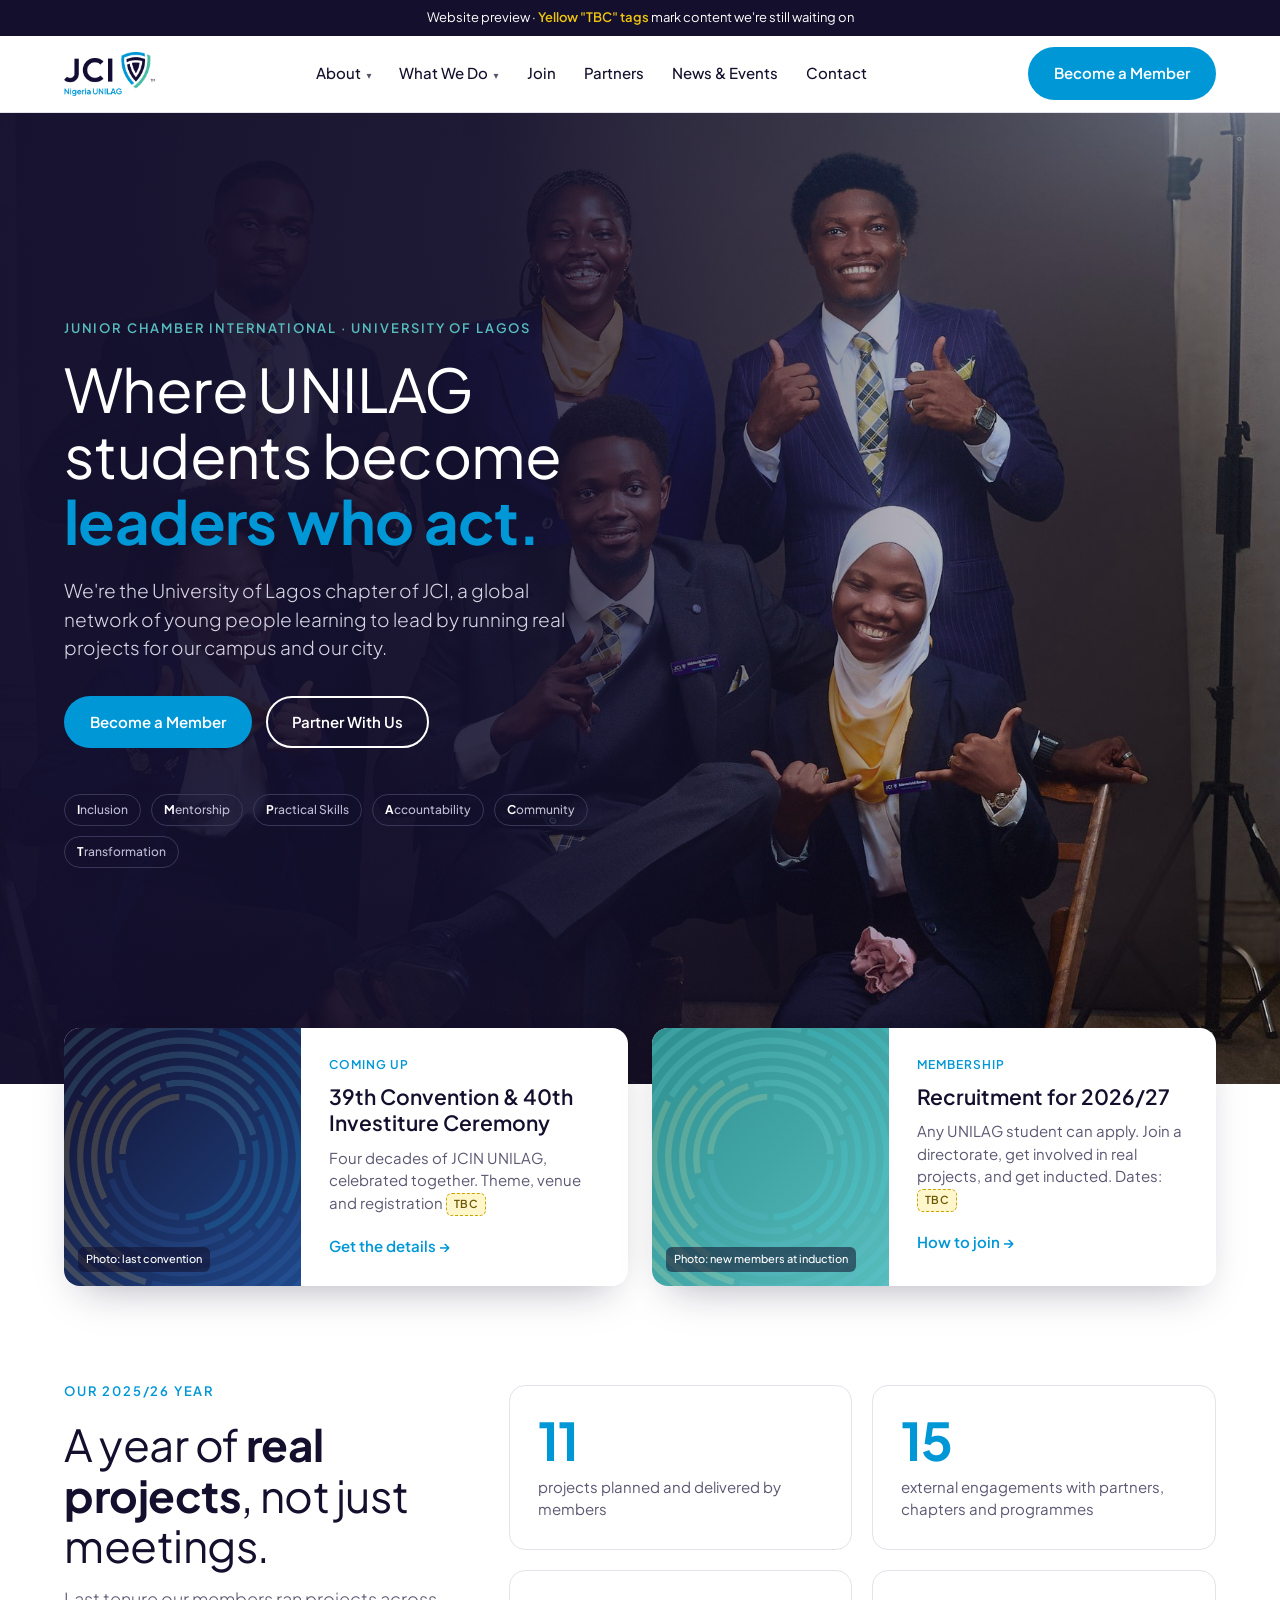
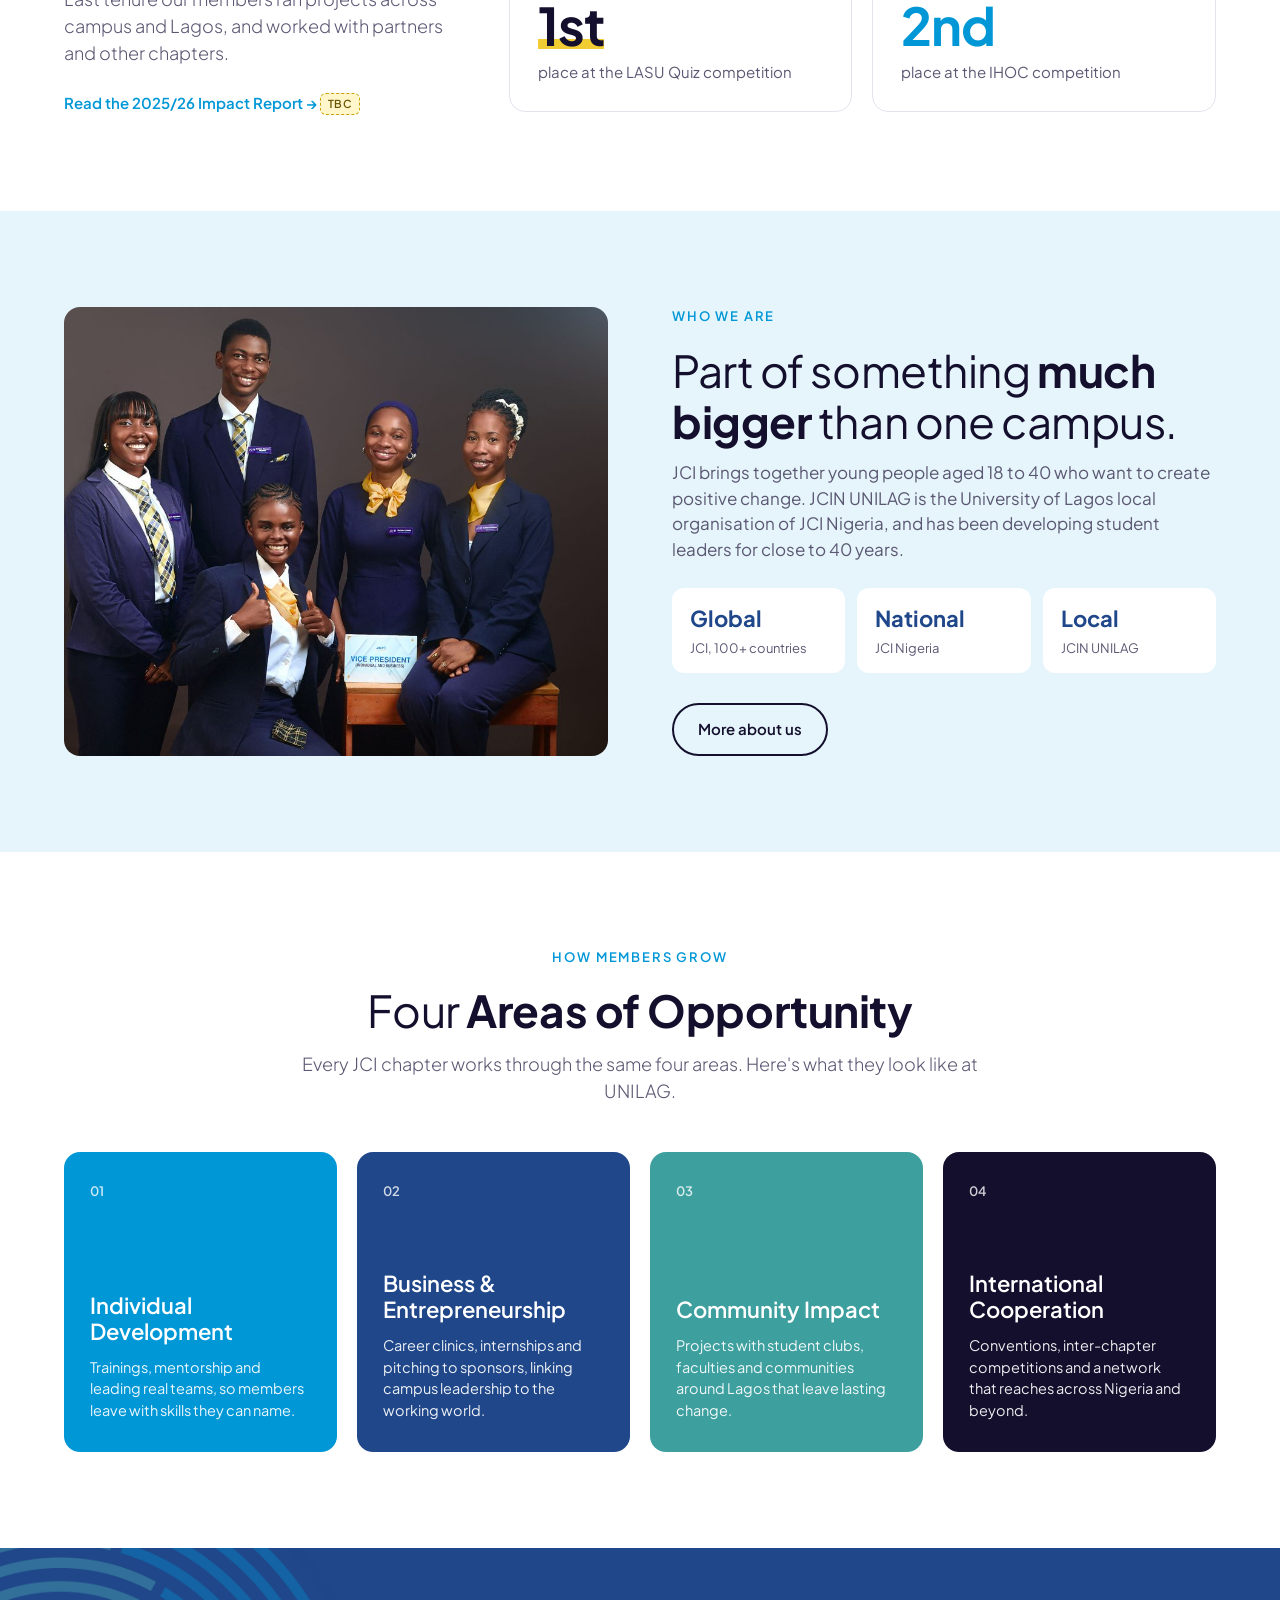
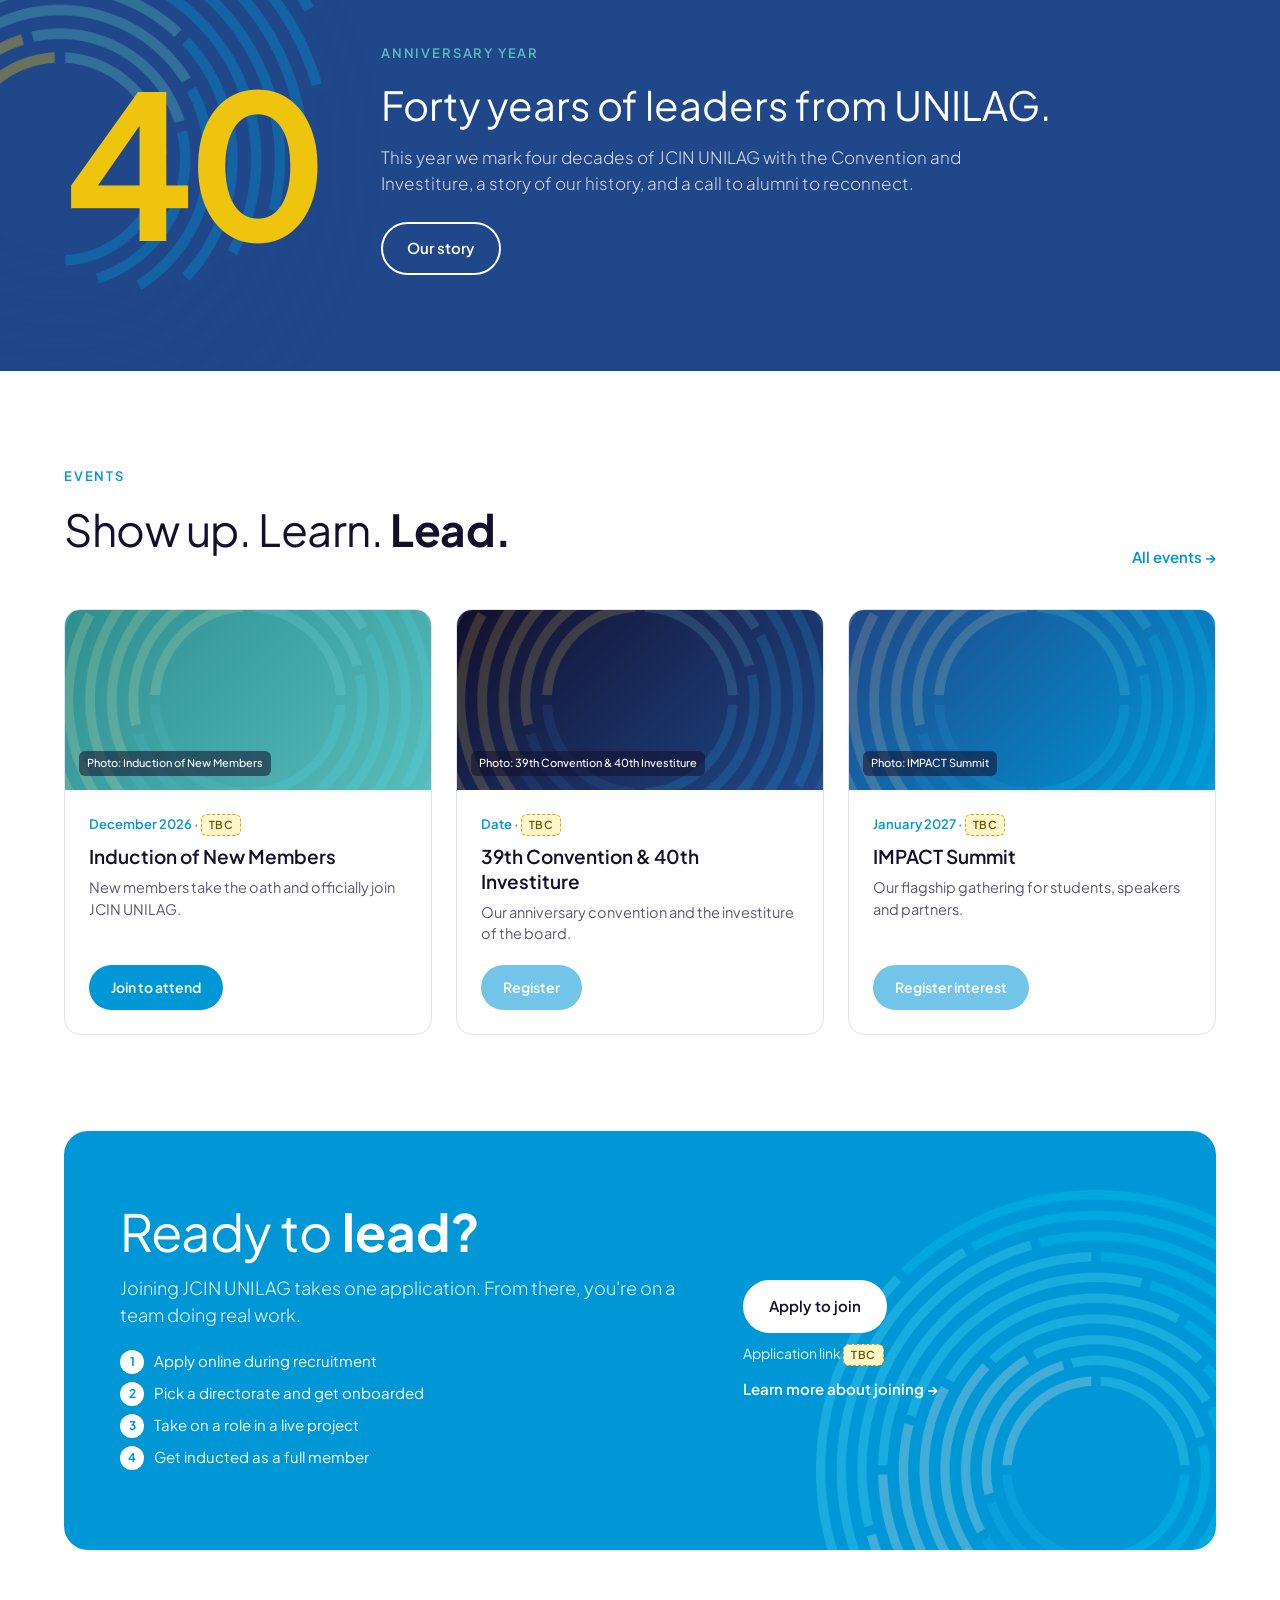
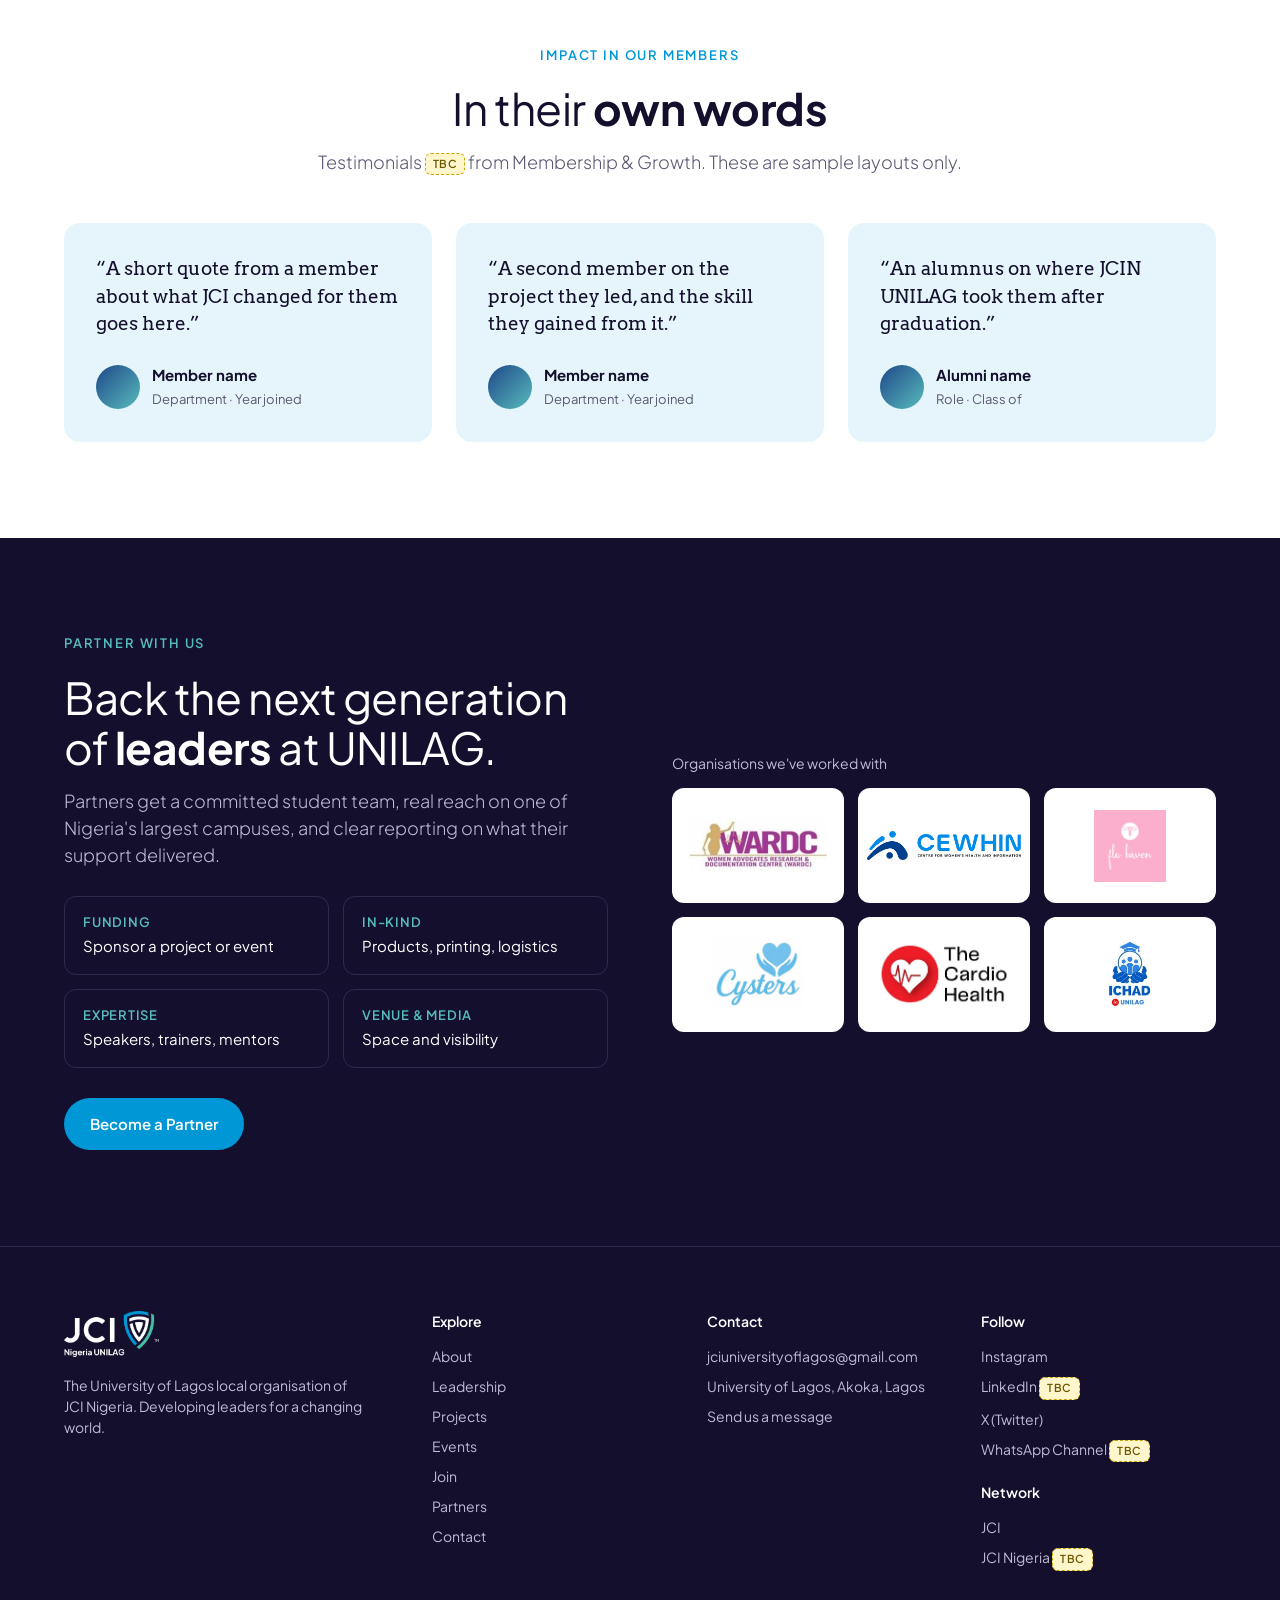
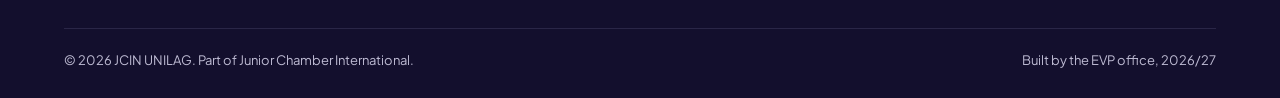
==== commit b9d8f869: "Make the preview banner a single switch in site-data.js Co-Authored-By: Claude Opus 5.5 <noreply@ant" ====
--- a/index.html
+++ b/index.html
@@ -12,7 +12,6 @@
 </head>
 <body data-page="home">
 
-<div class="proto">Website prototype · <b>Yellow "TBC" tags</b> mark content we're still waiting on · Photos are placeholders</div>
 <header id="site-header"></header>
 
 <main>
--- a/assets/styles.css
+++ b/assets/styles.css
@@ -516,3 +516,5 @@
 .up-col li{font-size:14.5px;color:#D8D6E6}
 @media (max-width:1100px){.pc-grid{grid-template-columns:1fr 1fr}.up-grid{grid-template-columns:1fr 1fr}}
 @media (max-width:620px){.pc-grid,.up-grid{grid-template-columns:1fr}}
+.partner-logo{border-style:solid !important;border-color:transparent !important}
+.partner-logo img{max-height:72px;max-width:100%;object-fit:contain}
